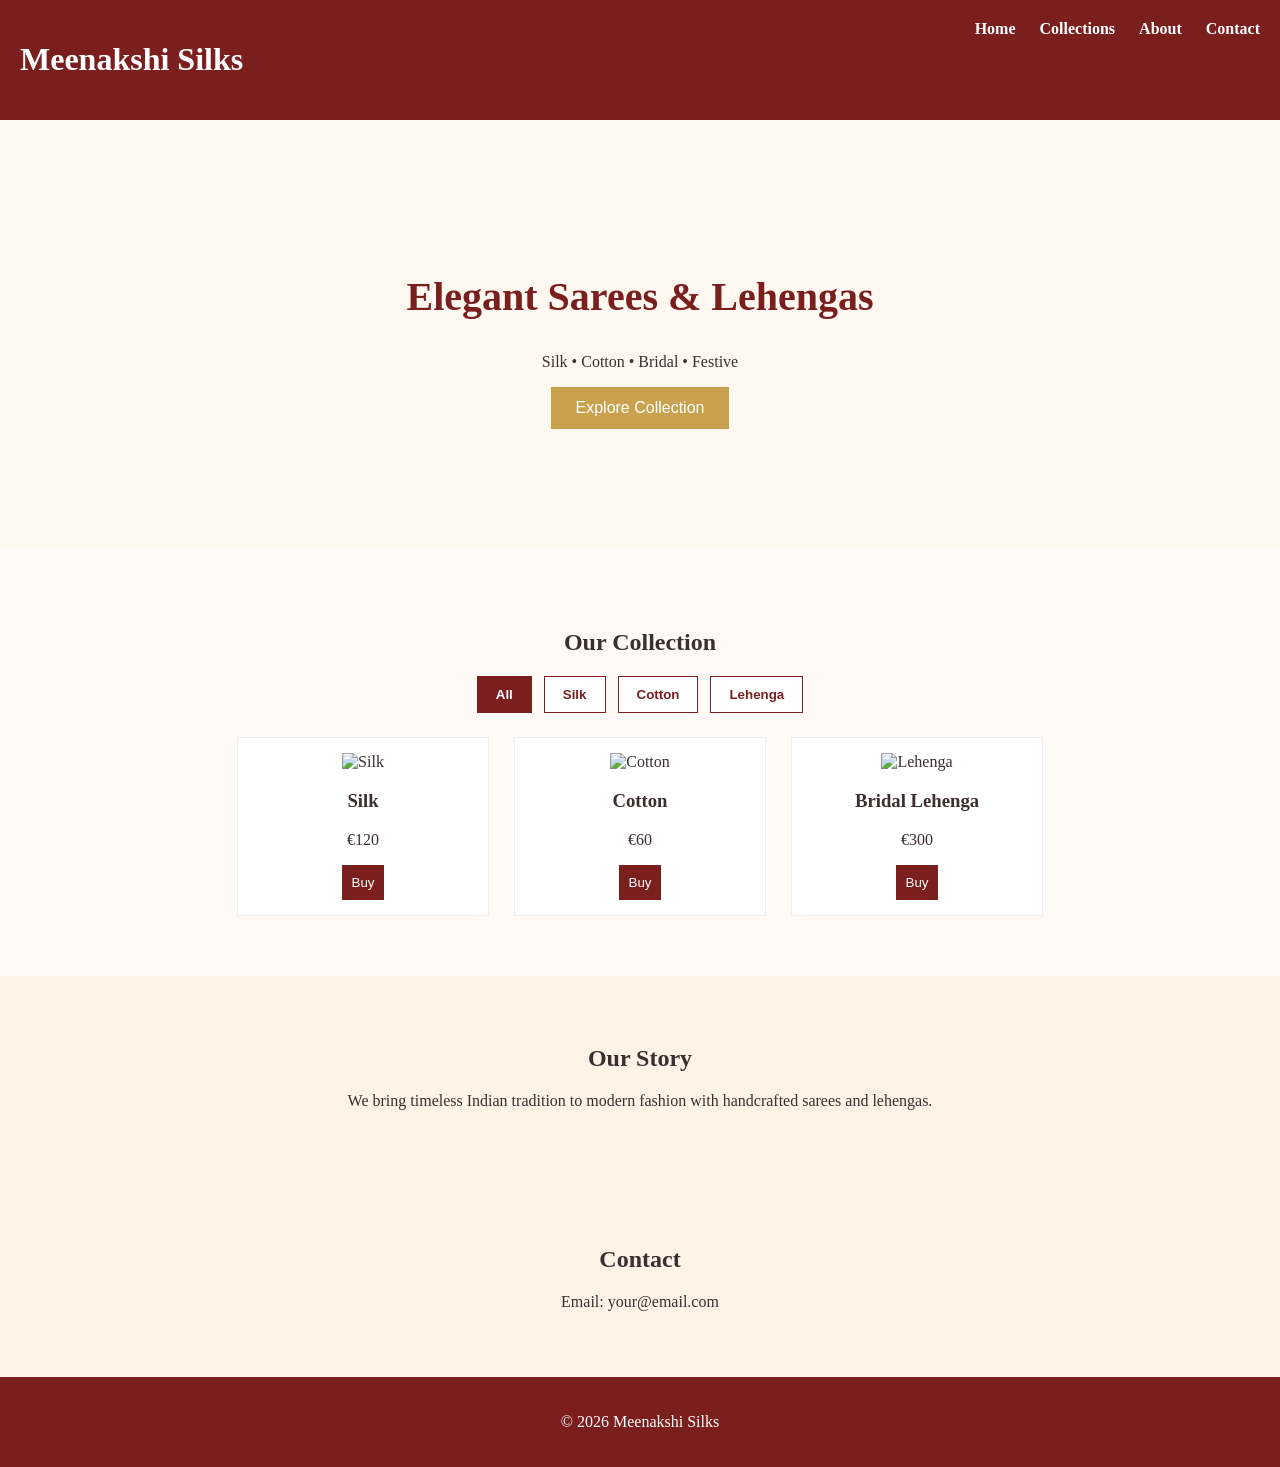
==== index.html @ b6ae9b69 "add filter" ====
<!DOCTYPE html>

<html lang="en">
<head>
  <meta charset="UTF-8">
  <title>Meenakshi Silks</title>
  <link rel="stylesheet" href="style.css">
</head>
<body>

  <!-- NAVBAR -->

  <header>
    <h1>Meenakshi Silks</h1>
    <nav>
      <a href="#">Home</a>
      <a href="#products">Collections</a>
      <a href="#about">About</a>
      <a href="#contact">Contact</a>
    </nav>
  </header>

  <!-- HERO -->

  <section class="hero">
    <h2>Elegant Sarees & Lehengas</h2>
    <p>Silk • Cotton • Bridal • Festive</p>
    <button onclick="scrollToProducts()">Explore Collection</button>
  </section>

  <!-- PRODUCTS -->

  <section id="products" class="products">
    <h2>Our Collection</h2>

<div class="filter-buttons">
  <button class="active" onclick="filterProducts('all')">All</button>
  <button onclick="filterProducts('silk')">Silk</button>
  <button onclick="filterProducts('cotton')">Cotton</button>
  <button onclick="filterProducts('lehenga')">Lehenga</button>
</div>

<div class="product-grid">
  <div class="product" data-category="silk">
    <img src="https://via.placeholder.com/250" alt="Silk">
    <h3>Silk</h3>
    <p>€120</p>
    <button onclick="buyNow('Silk')">Buy</button>
  </div>

  <div class="product" data-category="cotton">
    <img src="https://via.placeholder.com/250" alt="Cotton">
    <h3>Cotton</h3>
    <p>€60</p>
    <button onclick="buyNow('Cotton')">Buy</button>
  </div>

  <div class="product" data-category="lehenga">
    <img src="https://via.placeholder.com/250" alt="Lehenga">
    <h3>Bridal Lehenga</h3>
    <p>€300</p>
    <button onclick="buyNow('Lehenga')">Buy</button>
  </div>
</div>

  </section>

  <!-- ABOUT -->

  <section id="about" class="about">
    <h2>Our Story</h2>
    <p>We bring timeless Indian tradition to modern fashion with handcrafted sarees and lehengas.</p>
  </section>

  <!-- CONTACT -->

  <section id="contact" class="contact">
    <h2>Contact</h2>
    <p>Email: your@email.com</p>
  </section>

  <footer>
    <p>© 2026 Meenakshi Silks</p>
  </footer>

  <script src="script.js"></script>

</body>
</html>
---- style.css ----
body {
margin: 0;
font-family: 'Georgia', serif;
background: #fffaf5;
color: #3b2f2f;
}

/* NAVBAR */
header {
display: flex;
justify-content: space-between;
padding: 20px;
background: #7b1e1e;
color: #fff;
}

nav a {
color: #fff;
margin-left: 20px;
text-decoration: none;
font-weight: bold;
}

/* HERO */
.hero {
text-align: center;
padding: 120px 20px;
background: linear-gradient(rgba(255,248,240,0.8), rgba(255,248,240,0.8)),
url('https://via.placeholder.com/1200x500');
background-size: cover;
}

.hero h2 {
font-size: 40px;
color: #7b1e1e;
}

.hero button {
padding: 12px 25px;
background: #caa24d;
border: none;
color: white;
cursor: pointer;
font-size: 16px;
}

/* PRODUCTS */
.products {
padding: 60px 20px;
text-align: center;
}

.filter-buttons {
display: flex;
gap: 12px;
justify-content: center;
margin-bottom: 24px;
flex-wrap: wrap;
}

.filter-buttons button {
padding: 10px 18px;
border: 1px solid #7b1e1e;
background: white;
color: #7b1e1e;
cursor: pointer;
font-weight: bold;
}

.filter-buttons button.active {
background: #7b1e1e;
color: white;
}

.product-grid {
display: flex;
gap: 25px;
justify-content: center;
flex-wrap: wrap;
}

.product {
background: white;
border: 1px solid #eee;
padding: 15px;
width: 220px;
}

.product img {
width: 100%;
}

.product button {
background: #7b1e1e;
color: white;
border: none;
padding: 10px;
cursor: pointer;
}

/* ABOUT & CONTACT */
.about, .contact {
padding: 50px;
background: #fff3e8;
text-align: center;
}

/* FOOTER */
footer {
background: #7b1e1e;
color: white;
text-align: center;
padding: 20px;
}
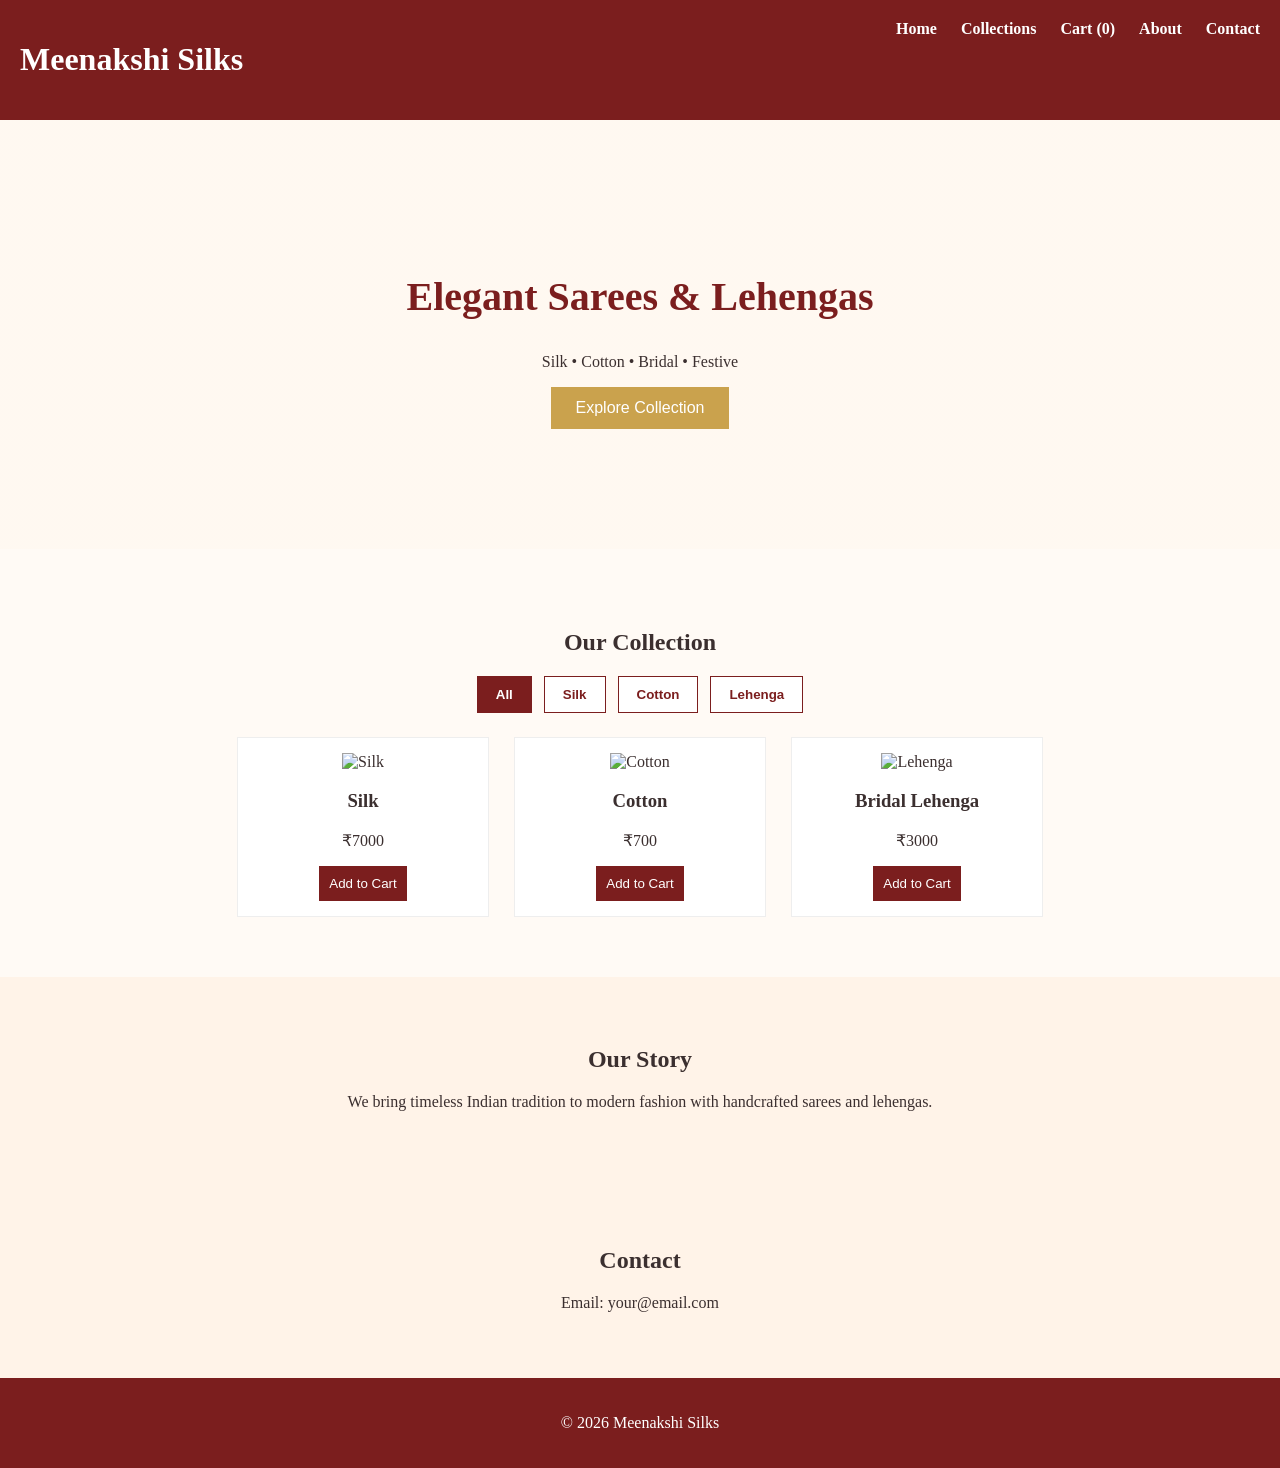
==== commit 00f06794: "add shopping cart" ====
--- a/index.html
+++ b/index.html
@@ -15,6 +15,7 @@
     <nav>
       <a href="#">Home</a>
       <a href="#products">Collections</a>
+      <a href="#cart" onclick="toggleCart(true)">Cart (<span id="cart-count">0</span>)</a>
       <a href="#about">About</a>
       <a href="#contact">Contact</a>
     </nav>
@@ -44,25 +45,36 @@
   <div class="product" data-category="silk">
     <img src="https://via.placeholder.com/250" alt="Silk">
     <h3>Silk</h3>
-    <p>€120</p>
-    <button onclick="buyNow('Silk')">Buy</button>
+    <p>₹7000</p>
+    <button onclick="addToCart('Silk', 7000)">Add to Cart</button>
   </div>
 
   <div class="product" data-category="cotton">
     <img src="https://via.placeholder.com/250" alt="Cotton">
     <h3>Cotton</h3>
-    <p>€60</p>
-    <button onclick="buyNow('Cotton')">Buy</button>
+    <p>₹700</p>
+    <button onclick="addToCart('Cotton', 700)">Add to Cart</button>
   </div>
 
   <div class="product" data-category="lehenga">
     <img src="https://via.placeholder.com/250" alt="Lehenga">
     <h3>Bridal Lehenga</h3>
-    <p>€300</p>
-    <button onclick="buyNow('Lehenga')">Buy</button>
+    <p>₹3000</p>
+    <button onclick="addToCart('Lehenga', 3000)">Add to Cart</button>
   </div>
 </div>
 
+  </section>
+
+  <section id="cart" class="cart hidden">
+    <h2>Shopping Cart</h2>
+    <div id="cart-empty">Your cart is empty.</div>
+    <ul id="cart-items"></ul>
+    <p class="cart-total">Total: ₹<span id="cart-total">0</span></p>
+    <div class="cart-actions">
+      <button onclick="clearCart()">Clear Cart</button>
+      <button onclick="checkout()">Checkout</button>
+    </div>
   </section>
 
   <!-- ABOUT -->
--- a/style.css
+++ b/style.css
@@ -98,6 +98,63 @@
 cursor: pointer;
 }
 
+/* CART */
+.cart {
+padding: 50px 20px;
+background: #fff8ef;
+text-align: center;
+}
+
+.cart.hidden {
+display: none;
+}
+
+#cart-items {
+list-style: none;
+padding: 0;
+max-width: 520px;
+margin: 20px auto;
+}
+
+#cart-items li {
+display: flex;
+justify-content: space-between;
+align-items: center;
+gap: 10px;
+background: white;
+border: 1px solid #eee;
+padding: 12px 14px;
+margin-bottom: 10px;
+}
+
+.cart-total {
+font-size: 20px;
+font-weight: bold;
+color: #7b1e1e;
+}
+
+.cart-actions {
+display: flex;
+gap: 12px;
+justify-content: center;
+flex-wrap: wrap;
+}
+
+.cart-actions button,
+.qty-controls button {
+background: #7b1e1e;
+color: white;
+border: none;
+padding: 9px 14px;
+cursor: pointer;
+}
+
+.qty-controls {
+display: flex;
+align-items: center;
+gap: 8px;
+}
+
 /* ABOUT & CONTACT */
 .about, .contact {
 padding: 50px;
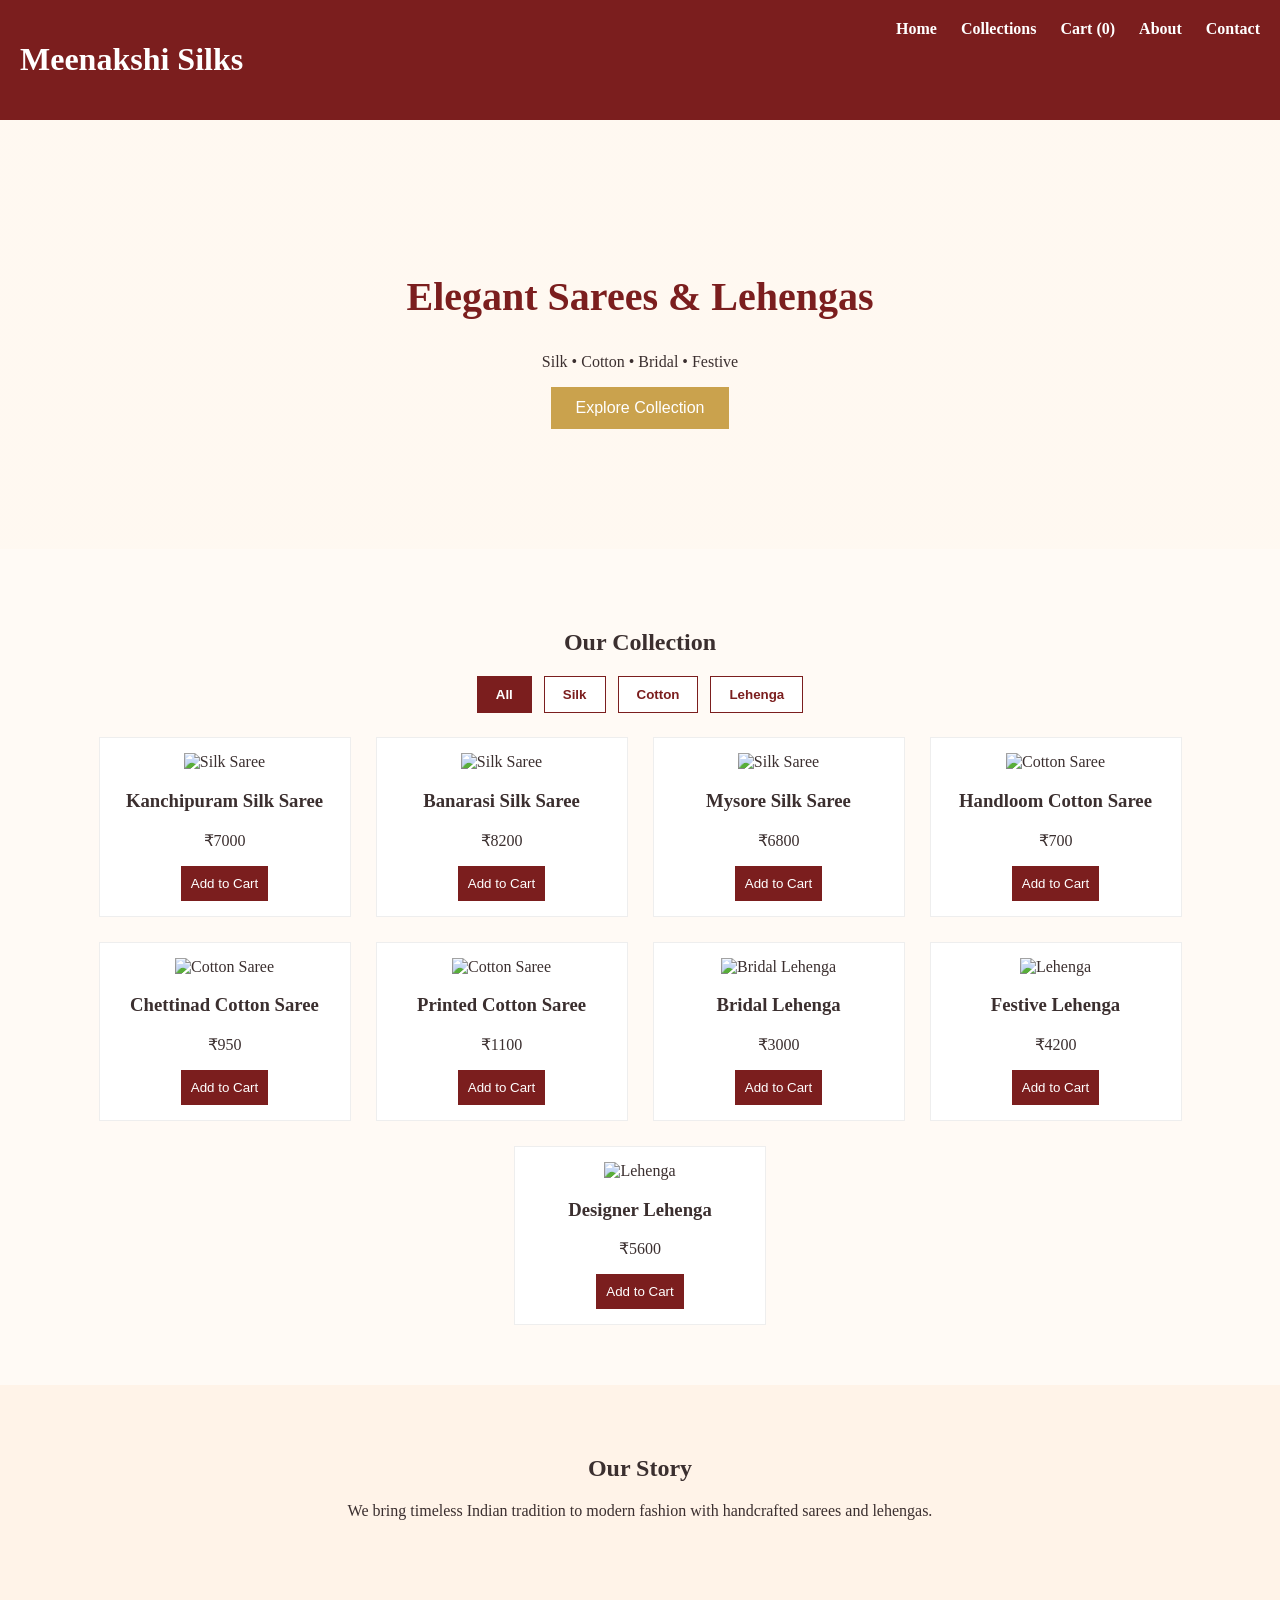
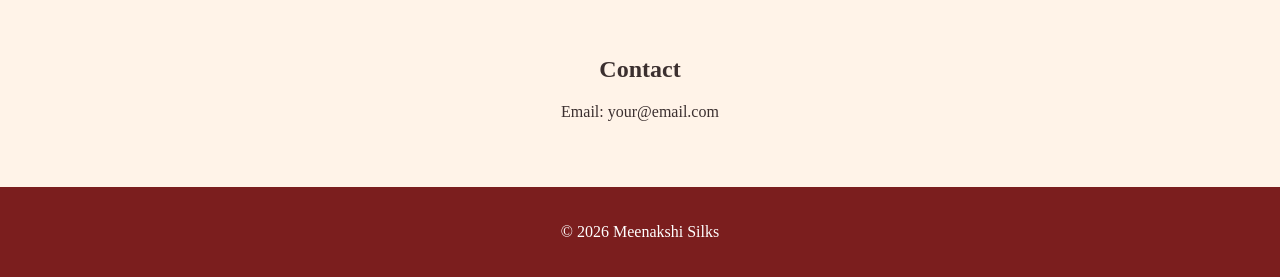
==== commit a109968f: "add options in each category" ====
--- a/index.html
+++ b/index.html
@@ -43,24 +43,66 @@
 
 <div class="product-grid">
   <div class="product" data-category="silk">
-    <img src="https://via.placeholder.com/250" alt="Silk">
-    <h3>Silk</h3>
+    <img src="images/silk-saree.svg" alt="Silk Saree">
+    <h3>Kanchipuram Silk Saree</h3>
     <p>₹7000</p>
-    <button onclick="addToCart('Silk', 7000)">Add to Cart</button>
+    <button onclick="addToCart('Kanchipuram Silk Saree', 7000)">Add to Cart</button>
+  </div>
+
+  <div class="product" data-category="silk">
+    <img src="images/silk-saree.svg" alt="Silk Saree">
+    <h3>Banarasi Silk Saree</h3>
+    <p>₹8200</p>
+    <button onclick="addToCart('Banarasi Silk Saree', 8200)">Add to Cart</button>
+  </div>
+
+  <div class="product" data-category="silk">
+    <img src="images/silk-saree.svg" alt="Silk Saree">
+    <h3>Mysore Silk Saree</h3>
+    <p>₹6800</p>
+    <button onclick="addToCart('Mysore Silk Saree', 6800)">Add to Cart</button>
   </div>
 
   <div class="product" data-category="cotton">
-    <img src="https://via.placeholder.com/250" alt="Cotton">
-    <h3>Cotton</h3>
+    <img src="images/cotton-saree.svg" alt="Cotton Saree">
+    <h3>Handloom Cotton Saree</h3>
     <p>₹700</p>
-    <button onclick="addToCart('Cotton', 700)">Add to Cart</button>
+    <button onclick="addToCart('Handloom Cotton Saree', 700)">Add to Cart</button>
+  </div>
+
+  <div class="product" data-category="cotton">
+    <img src="images/cotton-saree.svg" alt="Cotton Saree">
+    <h3>Chettinad Cotton Saree</h3>
+    <p>₹950</p>
+    <button onclick="addToCart('Chettinad Cotton Saree', 950)">Add to Cart</button>
+  </div>
+
+  <div class="product" data-category="cotton">
+    <img src="images/cotton-saree.svg" alt="Cotton Saree">
+    <h3>Printed Cotton Saree</h3>
+    <p>₹1100</p>
+    <button onclick="addToCart('Printed Cotton Saree', 1100)">Add to Cart</button>
   </div>
 
   <div class="product" data-category="lehenga">
-    <img src="https://via.placeholder.com/250" alt="Lehenga">
+    <img src="images/lehenga.svg" alt="Bridal Lehenga">
     <h3>Bridal Lehenga</h3>
     <p>₹3000</p>
-    <button onclick="addToCart('Lehenga', 3000)">Add to Cart</button>
+    <button onclick="addToCart('Bridal Lehenga', 3000)">Add to Cart</button>
+  </div>
+
+  <div class="product" data-category="lehenga">
+    <img src="images/lehenga.svg" alt="Lehenga">
+    <h3>Festive Lehenga</h3>
+    <p>₹4200</p>
+    <button onclick="addToCart('Festive Lehenga', 4200)">Add to Cart</button>
+  </div>
+
+  <div class="product" data-category="lehenga">
+    <img src="images/lehenga.svg" alt="Lehenga">
+    <h3>Designer Lehenga</h3>
+    <p>₹5600</p>
+    <button onclick="addToCart('Designer Lehenga', 5600)">Add to Cart</button>
   </div>
 </div>
 
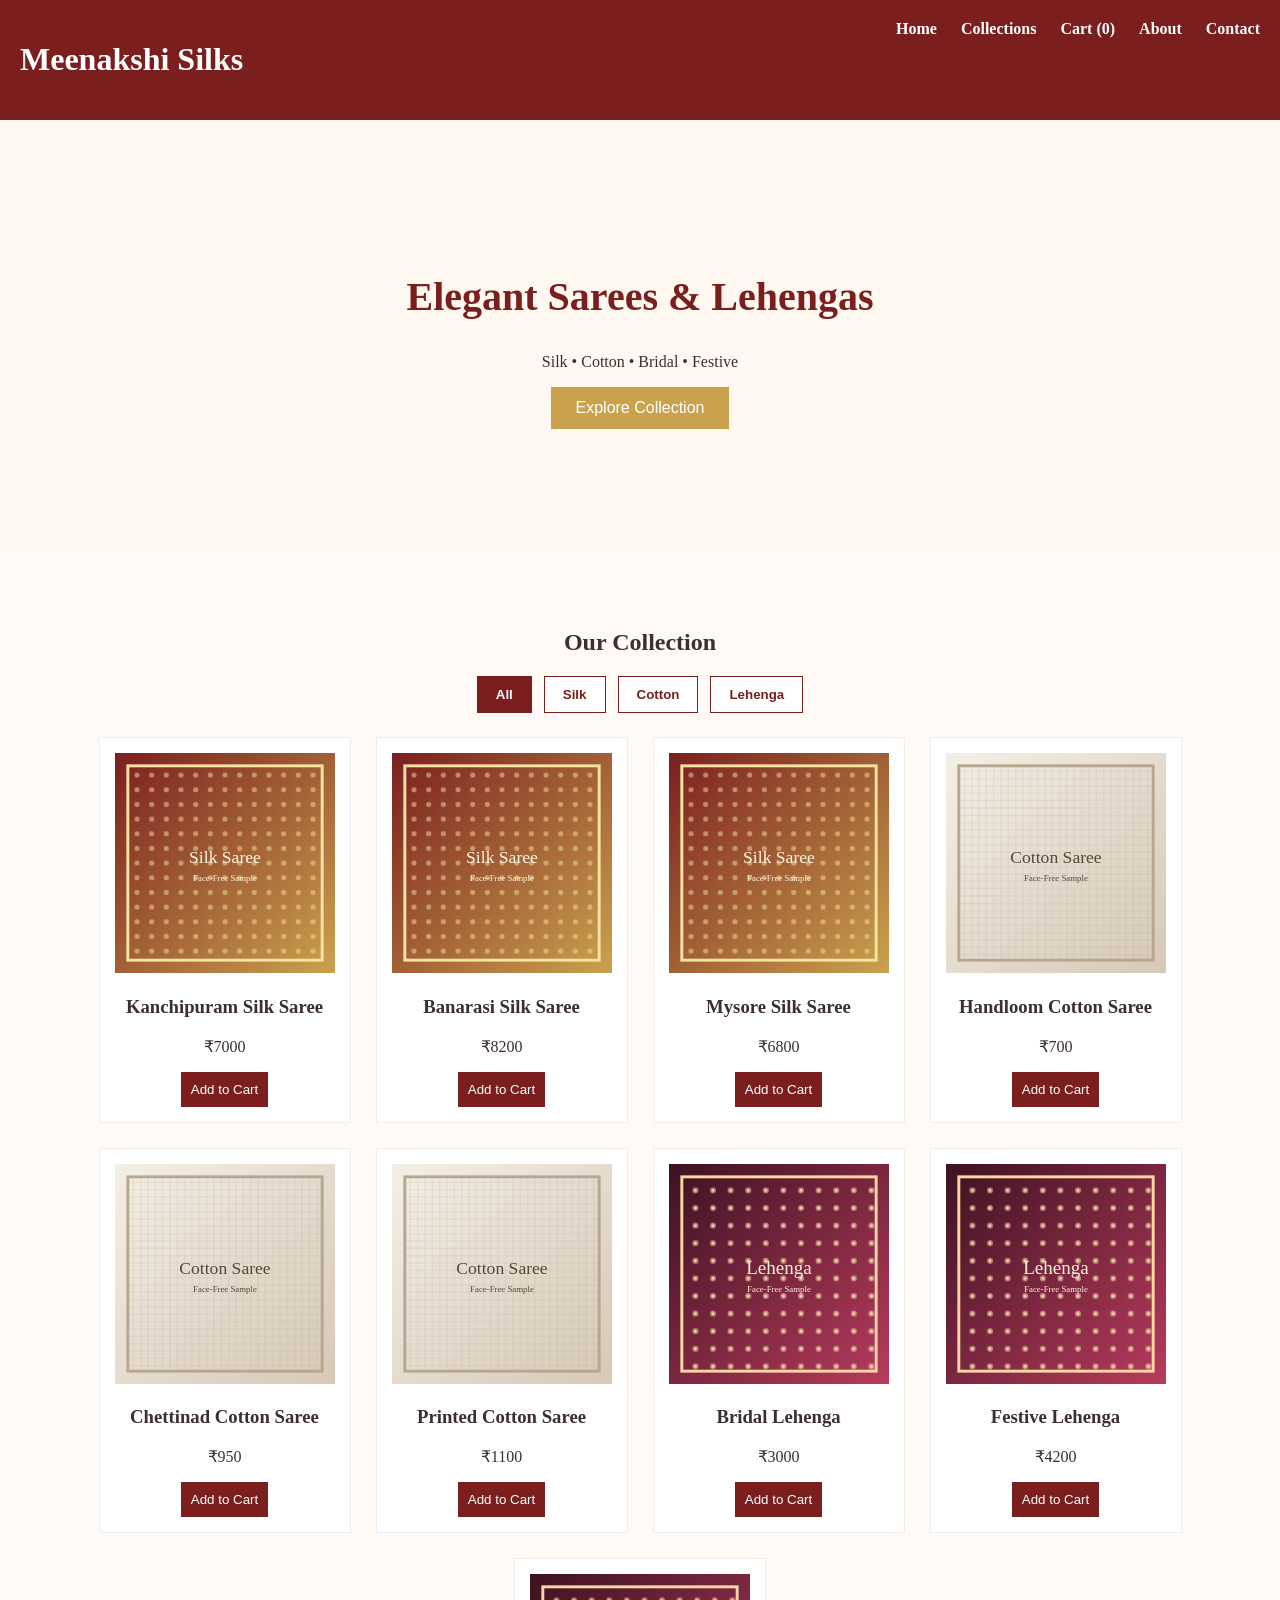
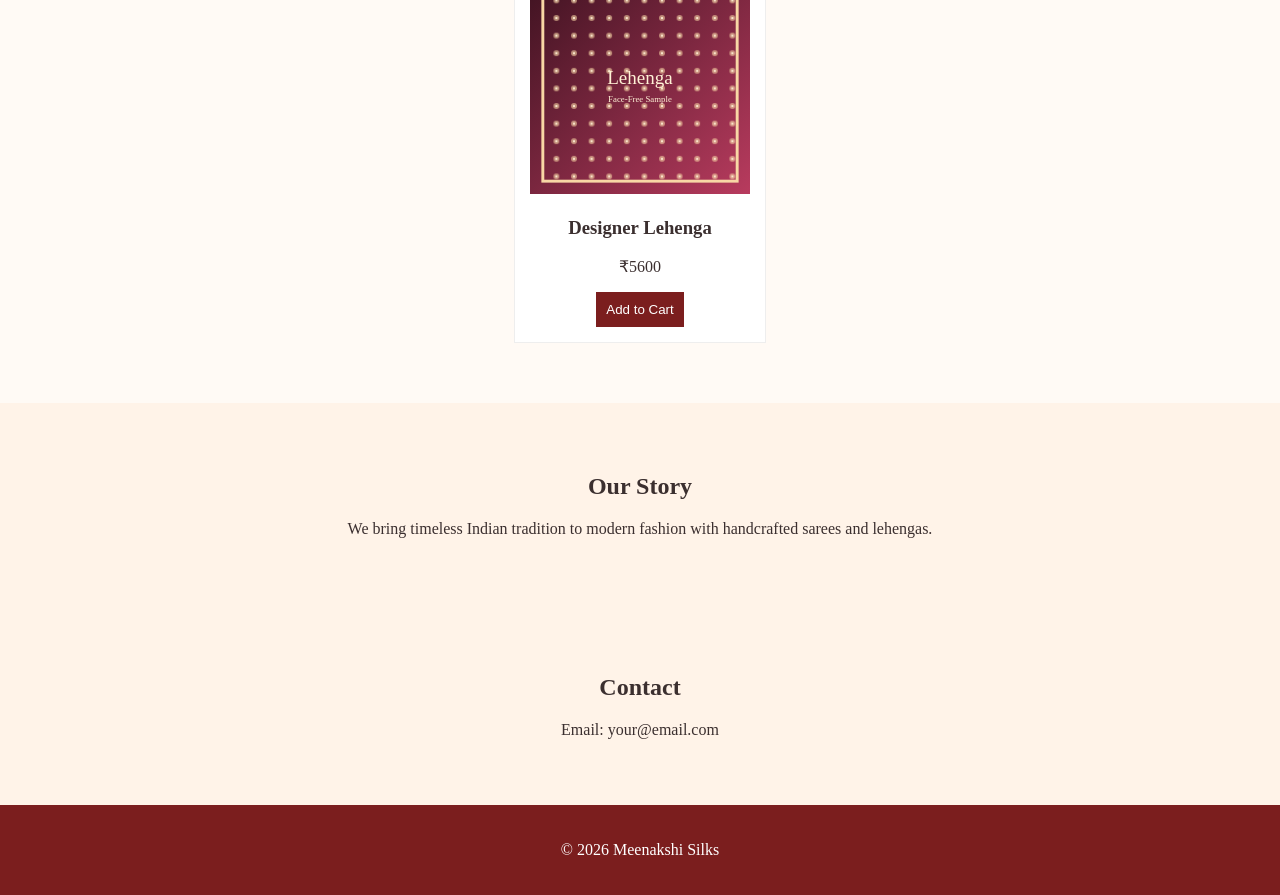
==== commit ea1453c2: "add new page for shopping cart" ====
--- a/index.html
+++ b/index.html
@@ -13,9 +13,9 @@
   <header>
     <h1>Meenakshi Silks</h1>
     <nav>
-      <a href="#">Home</a>
+      <a href="index.html">Home</a>
       <a href="#products">Collections</a>
-      <a href="#cart" onclick="toggleCart(true)">Cart (<span id="cart-count">0</span>)</a>
+      <a href="cart.html">Cart (<span id="cart-count">0</span>)</a>
       <a href="#about">About</a>
       <a href="#contact">Contact</a>
     </nav>
@@ -108,17 +108,6 @@
 
   </section>
 
-  <section id="cart" class="cart hidden">
-    <h2>Shopping Cart</h2>
-    <div id="cart-empty">Your cart is empty.</div>
-    <ul id="cart-items"></ul>
-    <p class="cart-total">Total: ₹<span id="cart-total">0</span></p>
-    <div class="cart-actions">
-      <button onclick="clearCart()">Clear Cart</button>
-      <button onclick="checkout()">Checkout</button>
-    </div>
-  </section>
-
   <!-- ABOUT -->
 
   <section id="about" class="about">
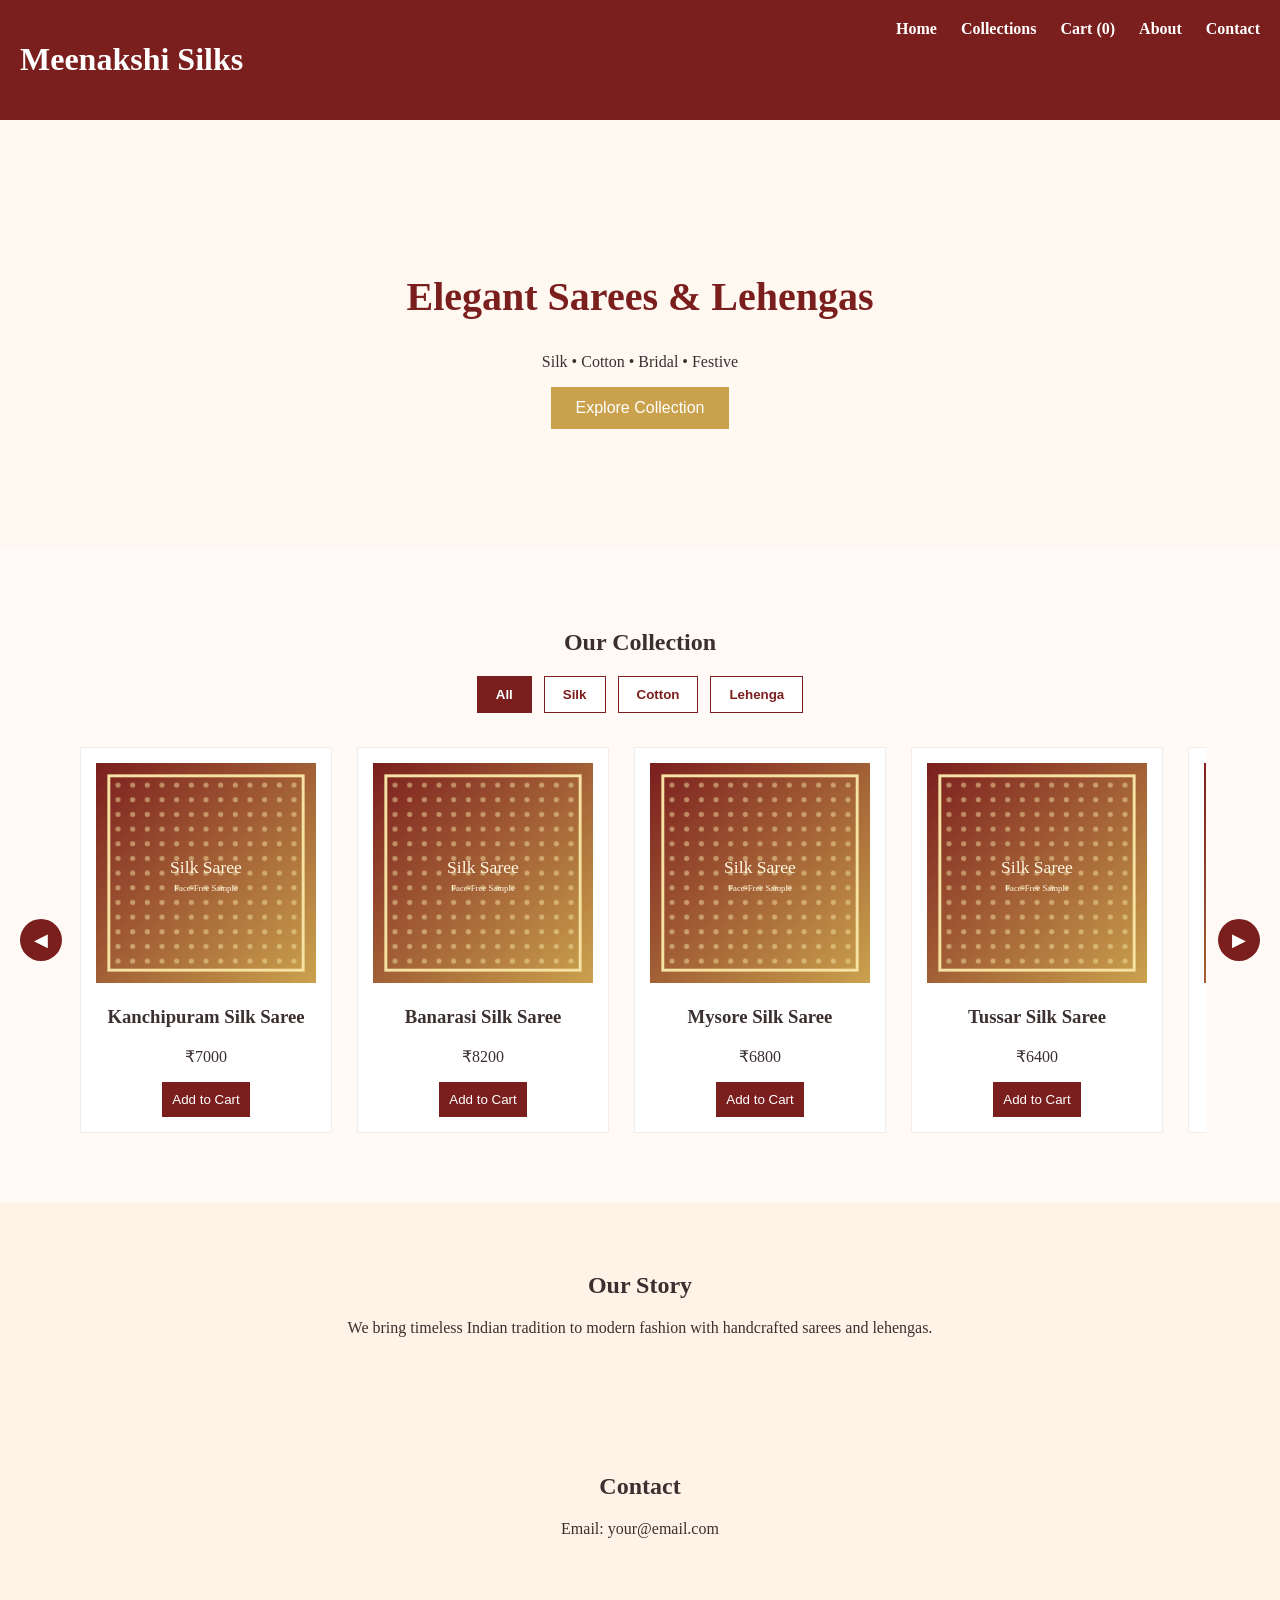
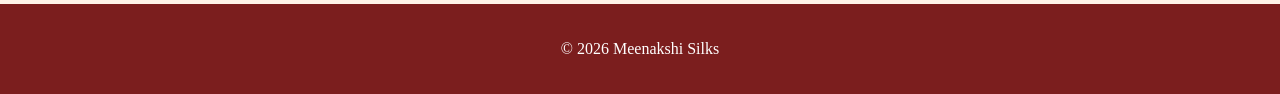
==== commit 843ca128: "add more options" ====
--- a/index.html
+++ b/index.html
@@ -41,69 +41,193 @@
   <button onclick="filterProducts('lehenga')">Lehenga</button>
 </div>
 
-<div class="product-grid">
-  <div class="product" data-category="silk">
-    <img src="images/silk-saree.svg" alt="Silk Saree">
-    <h3>Kanchipuram Silk Saree</h3>
-    <p>₹7000</p>
-    <button onclick="addToCart('Kanchipuram Silk Saree', 7000)">Add to Cart</button>
+<div class="product-carousel">
+  <button class="scroll-btn" onclick="scrollProducts('left')" aria-label="Scroll products left">◀</button>
+  <div class="product-grid" id="product-grid">
+    <div class="product" data-category="silk">
+      <img src="images/silk-saree.svg" alt="Silk Saree">
+      <h3>Kanchipuram Silk Saree</h3>
+      <p>₹7000</p>
+      <button onclick="addToCart('Kanchipuram Silk Saree', 7000)">Add to Cart</button>
+    </div>
+    <div class="product" data-category="silk">
+      <img src="images/silk-saree.svg" alt="Silk Saree">
+      <h3>Banarasi Silk Saree</h3>
+      <p>₹8200</p>
+      <button onclick="addToCart('Banarasi Silk Saree', 8200)">Add to Cart</button>
+    </div>
+    <div class="product" data-category="silk">
+      <img src="images/silk-saree.svg" alt="Silk Saree">
+      <h3>Mysore Silk Saree</h3>
+      <p>₹6800</p>
+      <button onclick="addToCart('Mysore Silk Saree', 6800)">Add to Cart</button>
+    </div>
+    <div class="product" data-category="silk">
+      <img src="images/silk-saree.svg" alt="Silk Saree">
+      <h3>Tussar Silk Saree</h3>
+      <p>₹6400</p>
+      <button onclick="addToCart('Tussar Silk Saree', 6400)">Add to Cart</button>
+    </div>
+    <div class="product" data-category="silk">
+      <img src="images/silk-saree.svg" alt="Silk Saree">
+      <h3>Paithani Silk Saree</h3>
+      <p>₹9800</p>
+      <button onclick="addToCart('Paithani Silk Saree', 9800)">Add to Cart</button>
+    </div>
+    <div class="product" data-category="silk">
+      <img src="images/silk-saree.svg" alt="Silk Saree">
+      <h3>Chanderi Silk Saree</h3>
+      <p>₹5600</p>
+      <button onclick="addToCart('Chanderi Silk Saree', 5600)">Add to Cart</button>
+    </div>
+    <div class="product" data-category="silk">
+      <img src="images/silk-saree.svg" alt="Silk Saree">
+      <h3>Organza Silk Saree</h3>
+      <p>₹7200</p>
+      <button onclick="addToCart('Organza Silk Saree', 7200)">Add to Cart</button>
+    </div>
+    <div class="product" data-category="silk">
+      <img src="images/silk-saree.svg" alt="Silk Saree">
+      <h3>Soft Silk Saree</h3>
+      <p>₹4900</p>
+      <button onclick="addToCart('Soft Silk Saree', 4900)">Add to Cart</button>
+    </div>
+    <div class="product" data-category="silk">
+      <img src="images/silk-saree.svg" alt="Silk Saree">
+      <h3>Gadwal Silk Saree</h3>
+      <p>₹7600</p>
+      <button onclick="addToCart('Gadwal Silk Saree', 7600)">Add to Cart</button>
+    </div>
+    <div class="product" data-category="silk">
+      <img src="images/silk-saree.svg" alt="Silk Saree">
+      <h3>Temple Border Silk Saree</h3>
+      <p>₹8500</p>
+      <button onclick="addToCart('Temple Border Silk Saree', 8500)">Add to Cart</button>
+    </div>
+
+    <div class="product" data-category="cotton">
+      <img src="images/cotton-saree.svg" alt="Cotton Saree">
+      <h3>Handloom Cotton Saree</h3>
+      <p>₹700</p>
+      <button onclick="addToCart('Handloom Cotton Saree', 700)">Add to Cart</button>
+    </div>
+    <div class="product" data-category="cotton">
+      <img src="images/cotton-saree.svg" alt="Cotton Saree">
+      <h3>Chettinad Cotton Saree</h3>
+      <p>₹950</p>
+      <button onclick="addToCart('Chettinad Cotton Saree', 950)">Add to Cart</button>
+    </div>
+    <div class="product" data-category="cotton">
+      <img src="images/cotton-saree.svg" alt="Cotton Saree">
+      <h3>Printed Cotton Saree</h3>
+      <p>₹1100</p>
+      <button onclick="addToCart('Printed Cotton Saree', 1100)">Add to Cart</button>
+    </div>
+    <div class="product" data-category="cotton">
+      <img src="images/cotton-saree.svg" alt="Cotton Saree">
+      <h3>Ikat Cotton Saree</h3>
+      <p>₹1300</p>
+      <button onclick="addToCart('Ikat Cotton Saree', 1300)">Add to Cart</button>
+    </div>
+    <div class="product" data-category="cotton">
+      <img src="images/cotton-saree.svg" alt="Cotton Saree">
+      <h3>Kalamkari Cotton Saree</h3>
+      <p>₹1500</p>
+      <button onclick="addToCart('Kalamkari Cotton Saree', 1500)">Add to Cart</button>
+    </div>
+    <div class="product" data-category="cotton">
+      <img src="images/cotton-saree.svg" alt="Cotton Saree">
+      <h3>South Cotton Saree</h3>
+      <p>₹900</p>
+      <button onclick="addToCart('South Cotton Saree', 900)">Add to Cart</button>
+    </div>
+    <div class="product" data-category="cotton">
+      <img src="images/cotton-saree.svg" alt="Cotton Saree">
+      <h3>Linen Cotton Saree</h3>
+      <p>₹1700</p>
+      <button onclick="addToCart('Linen Cotton Saree', 1700)">Add to Cart</button>
+    </div>
+    <div class="product" data-category="cotton">
+      <img src="images/cotton-saree.svg" alt="Cotton Saree">
+      <h3>Bengal Cotton Saree</h3>
+      <p>₹1200</p>
+      <button onclick="addToCart('Bengal Cotton Saree', 1200)">Add to Cart</button>
+    </div>
+    <div class="product" data-category="cotton">
+      <img src="images/cotton-saree.svg" alt="Cotton Saree">
+      <h3>Daily Wear Cotton Saree</h3>
+      <p>₹650</p>
+      <button onclick="addToCart('Daily Wear Cotton Saree', 650)">Add to Cart</button>
+    </div>
+    <div class="product" data-category="cotton">
+      <img src="images/cotton-saree.svg" alt="Cotton Saree">
+      <h3>Festive Cotton Saree</h3>
+      <p>₹1800</p>
+      <button onclick="addToCart('Festive Cotton Saree', 1800)">Add to Cart</button>
+    </div>
+
+    <div class="product" data-category="lehenga">
+      <img src="images/lehenga.svg" alt="Bridal Lehenga">
+      <h3>Bridal Lehenga</h3>
+      <p>₹3000</p>
+      <button onclick="addToCart('Bridal Lehenga', 3000)">Add to Cart</button>
+    </div>
+    <div class="product" data-category="lehenga">
+      <img src="images/lehenga.svg" alt="Lehenga">
+      <h3>Festive Lehenga</h3>
+      <p>₹4200</p>
+      <button onclick="addToCart('Festive Lehenga', 4200)">Add to Cart</button>
+    </div>
+    <div class="product" data-category="lehenga">
+      <img src="images/lehenga.svg" alt="Lehenga">
+      <h3>Designer Lehenga</h3>
+      <p>₹5600</p>
+      <button onclick="addToCart('Designer Lehenga', 5600)">Add to Cart</button>
+    </div>
+    <div class="product" data-category="lehenga">
+      <img src="images/lehenga.svg" alt="Lehenga">
+      <h3>Embroidered Lehenga</h3>
+      <p>₹6400</p>
+      <button onclick="addToCart('Embroidered Lehenga', 6400)">Add to Cart</button>
+    </div>
+    <div class="product" data-category="lehenga">
+      <img src="images/lehenga.svg" alt="Lehenga">
+      <h3>Mirror Work Lehenga</h3>
+      <p>₹7200</p>
+      <button onclick="addToCart('Mirror Work Lehenga', 7200)">Add to Cart</button>
+    </div>
+    <div class="product" data-category="lehenga">
+      <img src="images/lehenga.svg" alt="Lehenga">
+      <h3>Velvet Lehenga</h3>
+      <p>₹8500</p>
+      <button onclick="addToCart('Velvet Lehenga', 8500)">Add to Cart</button>
+    </div>
+    <div class="product" data-category="lehenga">
+      <img src="images/lehenga.svg" alt="Lehenga">
+      <h3>Party Wear Lehenga</h3>
+      <p>₹3900</p>
+      <button onclick="addToCart('Party Wear Lehenga', 3900)">Add to Cart</button>
+    </div>
+    <div class="product" data-category="lehenga">
+      <img src="images/lehenga.svg" alt="Lehenga">
+      <h3>Pastel Wedding Lehenga</h3>
+      <p>₹7800</p>
+      <button onclick="addToCart('Pastel Wedding Lehenga', 7800)">Add to Cart</button>
+    </div>
+    <div class="product" data-category="lehenga">
+      <img src="images/lehenga.svg" alt="Lehenga">
+      <h3>Zari Work Lehenga</h3>
+      <p>₹6900</p>
+      <button onclick="addToCart('Zari Work Lehenga', 6900)">Add to Cart</button>
+    </div>
+    <div class="product" data-category="lehenga">
+      <img src="images/lehenga.svg" alt="Lehenga">
+      <h3>Reception Lehenga</h3>
+      <p>₹9100</p>
+      <button onclick="addToCart('Reception Lehenga', 9100)">Add to Cart</button>
+    </div>
   </div>
-
-  <div class="product" data-category="silk">
-    <img src="images/silk-saree.svg" alt="Silk Saree">
-    <h3>Banarasi Silk Saree</h3>
-    <p>₹8200</p>
-    <button onclick="addToCart('Banarasi Silk Saree', 8200)">Add to Cart</button>
-  </div>
-
-  <div class="product" data-category="silk">
-    <img src="images/silk-saree.svg" alt="Silk Saree">
-    <h3>Mysore Silk Saree</h3>
-    <p>₹6800</p>
-    <button onclick="addToCart('Mysore Silk Saree', 6800)">Add to Cart</button>
-  </div>
-
-  <div class="product" data-category="cotton">
-    <img src="images/cotton-saree.svg" alt="Cotton Saree">
-    <h3>Handloom Cotton Saree</h3>
-    <p>₹700</p>
-    <button onclick="addToCart('Handloom Cotton Saree', 700)">Add to Cart</button>
-  </div>
-
-  <div class="product" data-category="cotton">
-    <img src="images/cotton-saree.svg" alt="Cotton Saree">
-    <h3>Chettinad Cotton Saree</h3>
-    <p>₹950</p>
-    <button onclick="addToCart('Chettinad Cotton Saree', 950)">Add to Cart</button>
-  </div>
-
-  <div class="product" data-category="cotton">
-    <img src="images/cotton-saree.svg" alt="Cotton Saree">
-    <h3>Printed Cotton Saree</h3>
-    <p>₹1100</p>
-    <button onclick="addToCart('Printed Cotton Saree', 1100)">Add to Cart</button>
-  </div>
-
-  <div class="product" data-category="lehenga">
-    <img src="images/lehenga.svg" alt="Bridal Lehenga">
-    <h3>Bridal Lehenga</h3>
-    <p>₹3000</p>
-    <button onclick="addToCart('Bridal Lehenga', 3000)">Add to Cart</button>
-  </div>
-
-  <div class="product" data-category="lehenga">
-    <img src="images/lehenga.svg" alt="Lehenga">
-    <h3>Festive Lehenga</h3>
-    <p>₹4200</p>
-    <button onclick="addToCart('Festive Lehenga', 4200)">Add to Cart</button>
-  </div>
-
-  <div class="product" data-category="lehenga">
-    <img src="images/lehenga.svg" alt="Lehenga">
-    <h3>Designer Lehenga</h3>
-    <p>₹5600</p>
-    <button onclick="addToCart('Designer Lehenga', 5600)">Add to Cart</button>
-  </div>
+  <button class="scroll-btn" onclick="scrollProducts('right')" aria-label="Scroll products right">▶</button>
 </div>
 
   </section>
--- a/style.css
+++ b/style.css
@@ -72,11 +72,32 @@
 color: white;
 }
 
+.product-carousel {
+display: flex;
+align-items: center;
+gap: 12px;
+}
+
+.scroll-btn {
+background: #7b1e1e;
+color: white;
+border: none;
+width: 42px;
+height: 42px;
+font-size: 18px;
+cursor: pointer;
+border-radius: 50%;
+flex-shrink: 0;
+}
+
 .product-grid {
 display: flex;
 gap: 25px;
-justify-content: center;
-flex-wrap: wrap;
+justify-content: flex-start;
+flex-wrap: nowrap;
+overflow-x: auto;
+scroll-behavior: smooth;
+padding: 10px 6px;
 }
 
 .product {
@@ -84,6 +105,7 @@
 border: 1px solid #eee;
 padding: 15px;
 width: 220px;
+flex: 0 0 220px;
 }
 
 .product img {
@@ -96,6 +118,18 @@
 border: none;
 padding: 10px;
 cursor: pointer;
+}
+
+@media (max-width: 768px) {
+.product-carousel {
+gap: 8px;
+}
+
+.scroll-btn {
+width: 36px;
+height: 36px;
+font-size: 16px;
+}
 }
 
 /* CART */
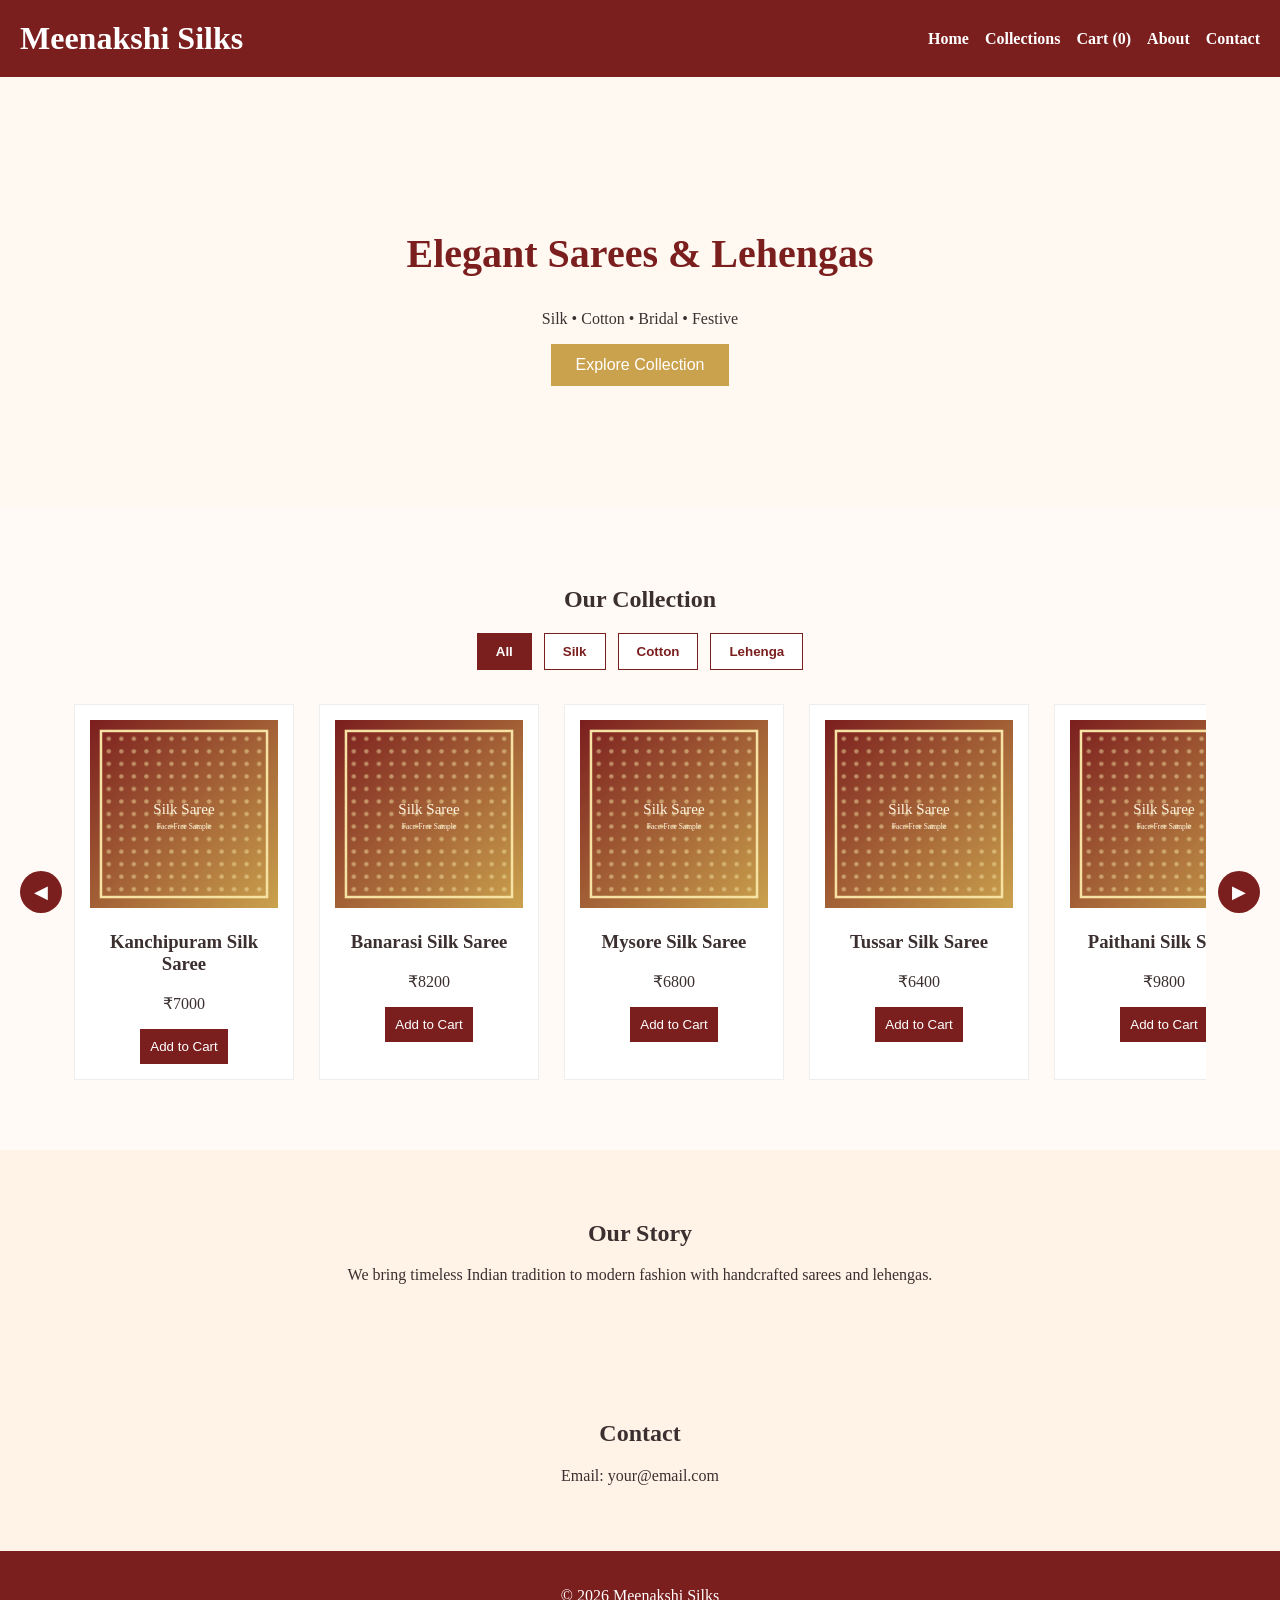
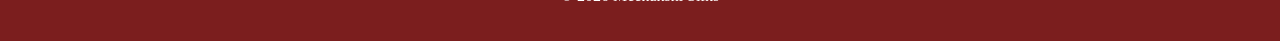
==== commit 604de8e8: "bug-fix:correct button-click on mobile-phone" ====
--- a/index.html
+++ b/index.html
@@ -3,6 +3,7 @@
 <html lang="en">
 <head>
   <meta charset="UTF-8">
+  <meta name="viewport" content="width=device-width, initial-scale=1.0">
   <title>Meenakshi Silks</title>
   <link rel="stylesheet" href="style.css">
 </head>
--- a/style.css
+++ b/style.css
@@ -5,18 +5,39 @@
 color: #3b2f2f;
 }
 
+* {
+box-sizing: border-box;
+}
+
+button,
+a {
+touch-action: manipulation;
+}
+
 /* NAVBAR */
 header {
 display: flex;
 justify-content: space-between;
+align-items: center;
+gap: 16px;
+flex-wrap: wrap;
 padding: 20px;
 background: #7b1e1e;
 color: #fff;
+}
+
+header h1 {
+margin: 0;
+}
+
+nav {
+display: flex;
+gap: 16px;
+flex-wrap: wrap;
 }
 
 nav a {
 color: #fff;
-margin-left: 20px;
 text-decoration: none;
 font-weight: bold;
 }
@@ -98,6 +119,8 @@
 overflow-x: auto;
 scroll-behavior: smooth;
 padding: 10px 6px;
+-webkit-overflow-scrolling: touch;
+scroll-snap-type: x proximity;
 }
 
 .product {
@@ -106,6 +129,7 @@
 padding: 15px;
 width: 220px;
 flex: 0 0 220px;
+scroll-snap-align: start;
 }
 
 .product img {
@@ -121,14 +145,67 @@
 }
 
 @media (max-width: 768px) {
+.hero {
+padding: 80px 16px;
+}
+
+.hero h2 {
+font-size: 30px;
+}
+
+.products,
+.about,
+.contact,
+.cart {
+padding-left: 16px;
+padding-right: 16px;
+}
+
 .product-carousel {
-gap: 8px;
+display: block;
 }
 
 .scroll-btn {
-width: 36px;
-height: 36px;
-font-size: 16px;
+display: none;
+}
+
+.product-grid {
+gap: 16px;
+padding: 10px 0 14px;
+}
+
+.product {
+width: min(78vw, 240px);
+flex-basis: min(78vw, 240px);
+}
+
+#cart-items li {
+flex-direction: column;
+align-items: flex-start;
+}
+
+.qty-controls {
+width: 100%;
+justify-content: flex-end;
+}
+}
+
+@media (max-width: 560px) {
+header {
+padding: 16px;
+}
+
+nav {
+width: 100%;
+justify-content: center;
+}
+
+.filter-buttons button,
+.product button,
+.hero button,
+.cart-actions button,
+.qty-controls button {
+min-height: 44px;
 }
 }
 
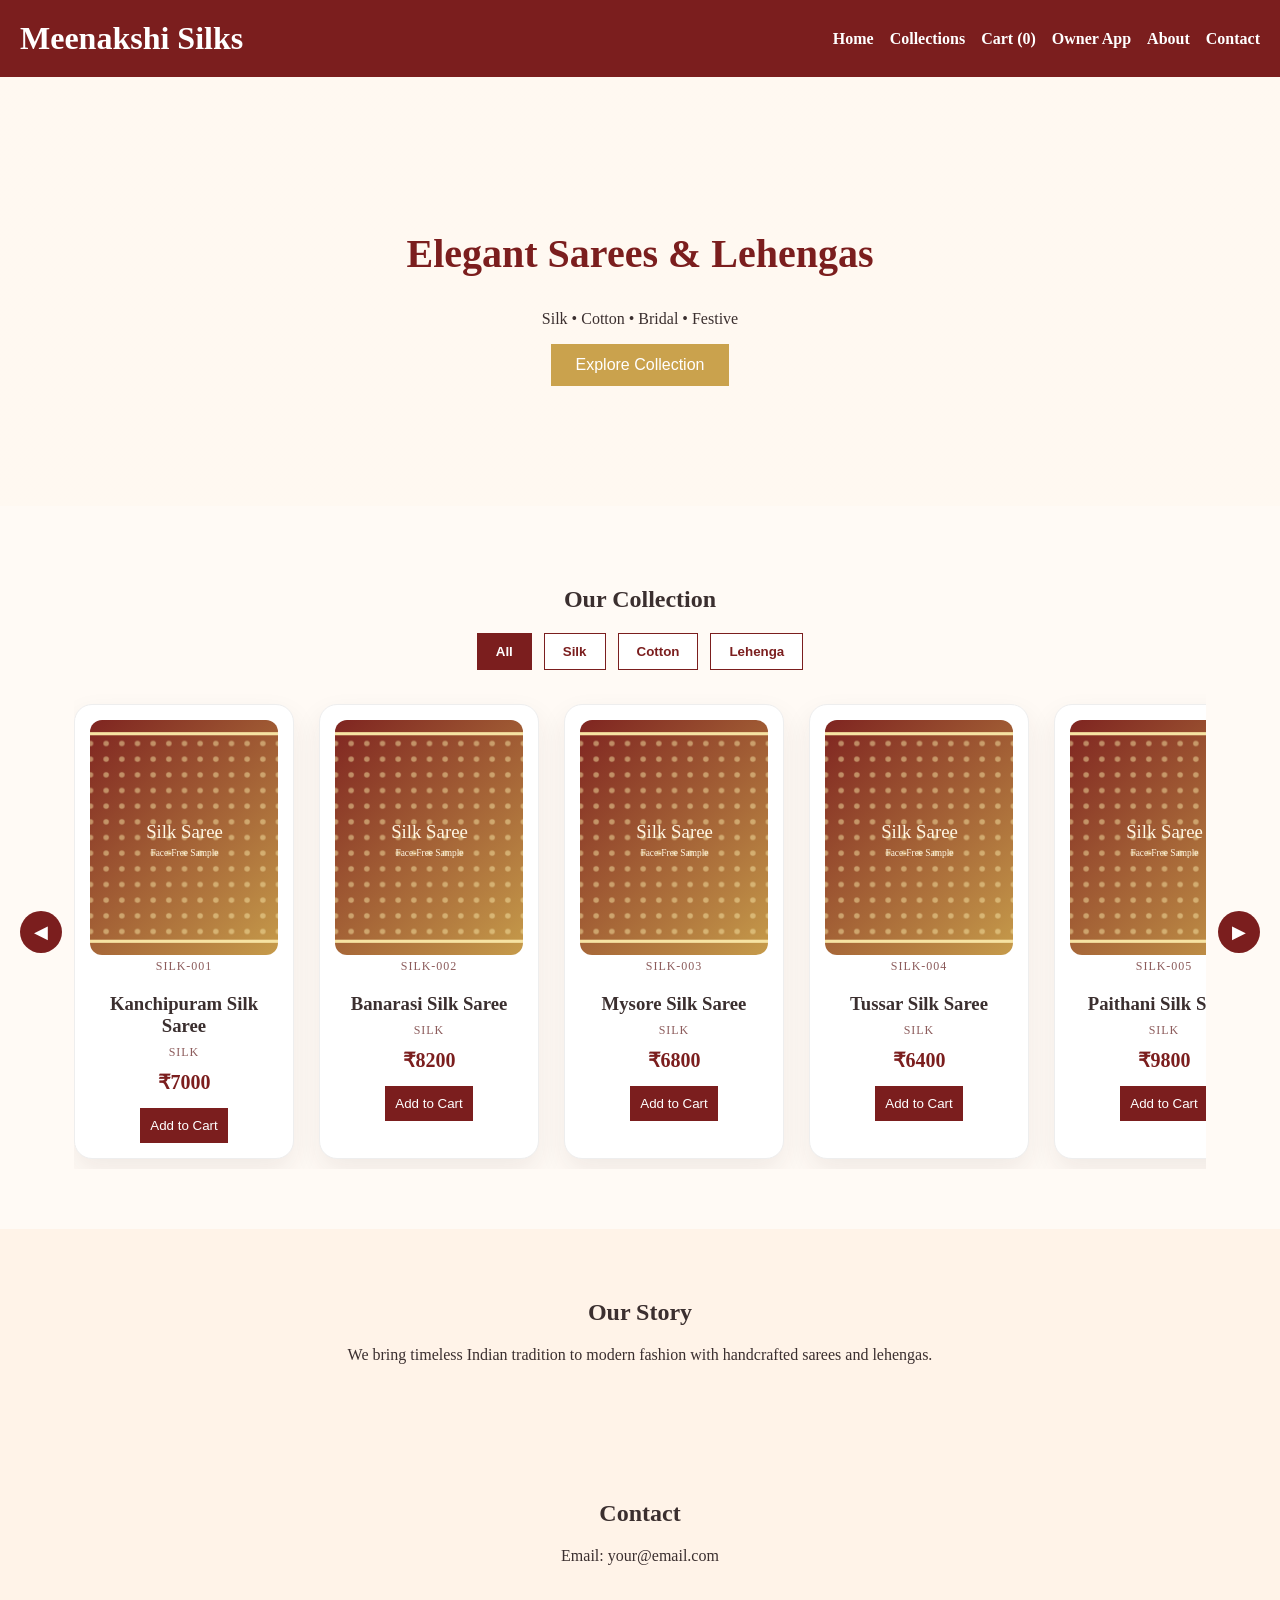
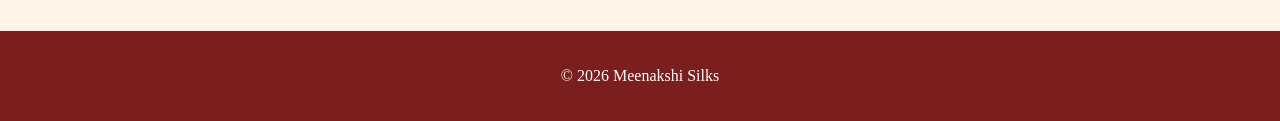
==== commit c26b8b0c: "add owner-side productapplication and connect to storefront" ====
--- a/index.html
+++ b/index.html
@@ -17,6 +17,7 @@
       <a href="index.html">Home</a>
       <a href="#products">Collections</a>
       <a href="cart.html">Cart (<span id="cart-count">0</span>)</a>
+      <a href="admin.html">Owner App</a>
       <a href="#about">About</a>
       <a href="#contact">Contact</a>
     </nav>
@@ -36,200 +37,18 @@
     <h2>Our Collection</h2>
 
 <div class="filter-buttons">
-  <button class="active" onclick="filterProducts('all')">All</button>
-  <button onclick="filterProducts('silk')">Silk</button>
-  <button onclick="filterProducts('cotton')">Cotton</button>
-  <button onclick="filterProducts('lehenga')">Lehenga</button>
+  <button class="active" type="button" data-category="all" onclick="filterProducts('all')">All</button>
+  <button type="button" data-category="silk" onclick="filterProducts('silk')">Silk</button>
+  <button type="button" data-category="cotton" onclick="filterProducts('cotton')">Cotton</button>
+  <button type="button" data-category="lehenga" onclick="filterProducts('lehenga')">Lehenga</button>
 </div>
 
 <div class="product-carousel">
-  <button class="scroll-btn" onclick="scrollProducts('left')" aria-label="Scroll products left">◀</button>
-  <div class="product-grid" id="product-grid">
-    <div class="product" data-category="silk">
-      <img src="images/silk-saree.svg" alt="Silk Saree">
-      <h3>Kanchipuram Silk Saree</h3>
-      <p>₹7000</p>
-      <button onclick="addToCart('Kanchipuram Silk Saree', 7000)">Add to Cart</button>
-    </div>
-    <div class="product" data-category="silk">
-      <img src="images/silk-saree.svg" alt="Silk Saree">
-      <h3>Banarasi Silk Saree</h3>
-      <p>₹8200</p>
-      <button onclick="addToCart('Banarasi Silk Saree', 8200)">Add to Cart</button>
-    </div>
-    <div class="product" data-category="silk">
-      <img src="images/silk-saree.svg" alt="Silk Saree">
-      <h3>Mysore Silk Saree</h3>
-      <p>₹6800</p>
-      <button onclick="addToCart('Mysore Silk Saree', 6800)">Add to Cart</button>
-    </div>
-    <div class="product" data-category="silk">
-      <img src="images/silk-saree.svg" alt="Silk Saree">
-      <h3>Tussar Silk Saree</h3>
-      <p>₹6400</p>
-      <button onclick="addToCart('Tussar Silk Saree', 6400)">Add to Cart</button>
-    </div>
-    <div class="product" data-category="silk">
-      <img src="images/silk-saree.svg" alt="Silk Saree">
-      <h3>Paithani Silk Saree</h3>
-      <p>₹9800</p>
-      <button onclick="addToCart('Paithani Silk Saree', 9800)">Add to Cart</button>
-    </div>
-    <div class="product" data-category="silk">
-      <img src="images/silk-saree.svg" alt="Silk Saree">
-      <h3>Chanderi Silk Saree</h3>
-      <p>₹5600</p>
-      <button onclick="addToCart('Chanderi Silk Saree', 5600)">Add to Cart</button>
-    </div>
-    <div class="product" data-category="silk">
-      <img src="images/silk-saree.svg" alt="Silk Saree">
-      <h3>Organza Silk Saree</h3>
-      <p>₹7200</p>
-      <button onclick="addToCart('Organza Silk Saree', 7200)">Add to Cart</button>
-    </div>
-    <div class="product" data-category="silk">
-      <img src="images/silk-saree.svg" alt="Silk Saree">
-      <h3>Soft Silk Saree</h3>
-      <p>₹4900</p>
-      <button onclick="addToCart('Soft Silk Saree', 4900)">Add to Cart</button>
-    </div>
-    <div class="product" data-category="silk">
-      <img src="images/silk-saree.svg" alt="Silk Saree">
-      <h3>Gadwal Silk Saree</h3>
-      <p>₹7600</p>
-      <button onclick="addToCart('Gadwal Silk Saree', 7600)">Add to Cart</button>
-    </div>
-    <div class="product" data-category="silk">
-      <img src="images/silk-saree.svg" alt="Silk Saree">
-      <h3>Temple Border Silk Saree</h3>
-      <p>₹8500</p>
-      <button onclick="addToCart('Temple Border Silk Saree', 8500)">Add to Cart</button>
-    </div>
-
-    <div class="product" data-category="cotton">
-      <img src="images/cotton-saree.svg" alt="Cotton Saree">
-      <h3>Handloom Cotton Saree</h3>
-      <p>₹700</p>
-      <button onclick="addToCart('Handloom Cotton Saree', 700)">Add to Cart</button>
-    </div>
-    <div class="product" data-category="cotton">
-      <img src="images/cotton-saree.svg" alt="Cotton Saree">
-      <h3>Chettinad Cotton Saree</h3>
-      <p>₹950</p>
-      <button onclick="addToCart('Chettinad Cotton Saree', 950)">Add to Cart</button>
-    </div>
-    <div class="product" data-category="cotton">
-      <img src="images/cotton-saree.svg" alt="Cotton Saree">
-      <h3>Printed Cotton Saree</h3>
-      <p>₹1100</p>
-      <button onclick="addToCart('Printed Cotton Saree', 1100)">Add to Cart</button>
-    </div>
-    <div class="product" data-category="cotton">
-      <img src="images/cotton-saree.svg" alt="Cotton Saree">
-      <h3>Ikat Cotton Saree</h3>
-      <p>₹1300</p>
-      <button onclick="addToCart('Ikat Cotton Saree', 1300)">Add to Cart</button>
-    </div>
-    <div class="product" data-category="cotton">
-      <img src="images/cotton-saree.svg" alt="Cotton Saree">
-      <h3>Kalamkari Cotton Saree</h3>
-      <p>₹1500</p>
-      <button onclick="addToCart('Kalamkari Cotton Saree', 1500)">Add to Cart</button>
-    </div>
-    <div class="product" data-category="cotton">
-      <img src="images/cotton-saree.svg" alt="Cotton Saree">
-      <h3>South Cotton Saree</h3>
-      <p>₹900</p>
-      <button onclick="addToCart('South Cotton Saree', 900)">Add to Cart</button>
-    </div>
-    <div class="product" data-category="cotton">
-      <img src="images/cotton-saree.svg" alt="Cotton Saree">
-      <h3>Linen Cotton Saree</h3>
-      <p>₹1700</p>
-      <button onclick="addToCart('Linen Cotton Saree', 1700)">Add to Cart</button>
-    </div>
-    <div class="product" data-category="cotton">
-      <img src="images/cotton-saree.svg" alt="Cotton Saree">
-      <h3>Bengal Cotton Saree</h3>
-      <p>₹1200</p>
-      <button onclick="addToCart('Bengal Cotton Saree', 1200)">Add to Cart</button>
-    </div>
-    <div class="product" data-category="cotton">
-      <img src="images/cotton-saree.svg" alt="Cotton Saree">
-      <h3>Daily Wear Cotton Saree</h3>
-      <p>₹650</p>
-      <button onclick="addToCart('Daily Wear Cotton Saree', 650)">Add to Cart</button>
-    </div>
-    <div class="product" data-category="cotton">
-      <img src="images/cotton-saree.svg" alt="Cotton Saree">
-      <h3>Festive Cotton Saree</h3>
-      <p>₹1800</p>
-      <button onclick="addToCart('Festive Cotton Saree', 1800)">Add to Cart</button>
-    </div>
-
-    <div class="product" data-category="lehenga">
-      <img src="images/lehenga.svg" alt="Bridal Lehenga">
-      <h3>Bridal Lehenga</h3>
-      <p>₹3000</p>
-      <button onclick="addToCart('Bridal Lehenga', 3000)">Add to Cart</button>
-    </div>
-    <div class="product" data-category="lehenga">
-      <img src="images/lehenga.svg" alt="Lehenga">
-      <h3>Festive Lehenga</h3>
-      <p>₹4200</p>
-      <button onclick="addToCart('Festive Lehenga', 4200)">Add to Cart</button>
-    </div>
-    <div class="product" data-category="lehenga">
-      <img src="images/lehenga.svg" alt="Lehenga">
-      <h3>Designer Lehenga</h3>
-      <p>₹5600</p>
-      <button onclick="addToCart('Designer Lehenga', 5600)">Add to Cart</button>
-    </div>
-    <div class="product" data-category="lehenga">
-      <img src="images/lehenga.svg" alt="Lehenga">
-      <h3>Embroidered Lehenga</h3>
-      <p>₹6400</p>
-      <button onclick="addToCart('Embroidered Lehenga', 6400)">Add to Cart</button>
-    </div>
-    <div class="product" data-category="lehenga">
-      <img src="images/lehenga.svg" alt="Lehenga">
-      <h3>Mirror Work Lehenga</h3>
-      <p>₹7200</p>
-      <button onclick="addToCart('Mirror Work Lehenga', 7200)">Add to Cart</button>
-    </div>
-    <div class="product" data-category="lehenga">
-      <img src="images/lehenga.svg" alt="Lehenga">
-      <h3>Velvet Lehenga</h3>
-      <p>₹8500</p>
-      <button onclick="addToCart('Velvet Lehenga', 8500)">Add to Cart</button>
-    </div>
-    <div class="product" data-category="lehenga">
-      <img src="images/lehenga.svg" alt="Lehenga">
-      <h3>Party Wear Lehenga</h3>
-      <p>₹3900</p>
-      <button onclick="addToCart('Party Wear Lehenga', 3900)">Add to Cart</button>
-    </div>
-    <div class="product" data-category="lehenga">
-      <img src="images/lehenga.svg" alt="Lehenga">
-      <h3>Pastel Wedding Lehenga</h3>
-      <p>₹7800</p>
-      <button onclick="addToCart('Pastel Wedding Lehenga', 7800)">Add to Cart</button>
-    </div>
-    <div class="product" data-category="lehenga">
-      <img src="images/lehenga.svg" alt="Lehenga">
-      <h3>Zari Work Lehenga</h3>
-      <p>₹6900</p>
-      <button onclick="addToCart('Zari Work Lehenga', 6900)">Add to Cart</button>
-    </div>
-    <div class="product" data-category="lehenga">
-      <img src="images/lehenga.svg" alt="Lehenga">
-      <h3>Reception Lehenga</h3>
-      <p>₹9100</p>
-      <button onclick="addToCart('Reception Lehenga', 9100)">Add to Cart</button>
-    </div>
-  </div>
-  <button class="scroll-btn" onclick="scrollProducts('right')" aria-label="Scroll products right">▶</button>
+  <button class="scroll-btn" type="button" onclick="scrollProducts('left')" aria-label="Scroll products left">◀</button>
+  <div class="product-grid" id="product-grid"></div>
+  <button class="scroll-btn" type="button" onclick="scrollProducts('right')" aria-label="Scroll products right">▶</button>
 </div>
+<p id="product-empty" class="product-empty">No products available in this category yet.</p>
 
   </section>
 
--- a/style.css
+++ b/style.css
@@ -126,14 +126,19 @@
 .product {
 background: white;
 border: 1px solid #eee;
+border-radius: 18px;
 padding: 15px;
 width: 220px;
 flex: 0 0 220px;
 scroll-snap-align: start;
+box-shadow: 0 12px 28px rgba(70, 35, 35, 0.08);
 }
 
 .product img {
 width: 100%;
+aspect-ratio: 4 / 5;
+object-fit: cover;
+border-radius: 12px;
 }
 
 .product button {
@@ -142,6 +147,47 @@
 border: none;
 padding: 10px;
 cursor: pointer;
+}
+
+.product-id,
+.product-category,
+.product-price,
+.product-empty,
+.eyebrow,
+.owner-intro,
+.preview-title {
+margin: 0;
+}
+
+.product-id,
+.product-category,
+.eyebrow {
+text-transform: uppercase;
+letter-spacing: 0.08em;
+font-size: 12px;
+color: #8c5b5b;
+}
+
+.product h3 {
+margin-bottom: 8px;
+}
+
+.product-category {
+margin-bottom: 10px;
+}
+
+.product-price {
+margin-bottom: 14px;
+font-size: 20px;
+font-weight: bold;
+color: #7b1e1e;
+}
+
+.product-empty {
+display: none;
+margin-top: 18px;
+color: #7b1e1e;
+font-weight: bold;
 }
 
 @media (max-width: 768px) {
@@ -204,7 +250,10 @@
 .product button,
 .hero button,
 .cart-actions button,
-.qty-controls button {
+.qty-controls button,
+.continue-shopping,
+.secondary-btn,
+.owner-form-actions button {
 min-height: 44px;
 }
 }
@@ -260,10 +309,146 @@
 cursor: pointer;
 }
 
+.continue-shopping,
+.secondary-btn {
+display: inline-flex;
+align-items: center;
+justify-content: center;
+min-height: 44px;
+padding: 10px 18px;
+margin-top: 8px;
+background: white;
+border: 1px solid #7b1e1e;
+color: #7b1e1e;
+font-weight: bold;
+text-decoration: none;
+cursor: pointer;
+}
+
 .qty-controls {
 display: flex;
 align-items: center;
 gap: 8px;
+}
+
+/* OWNER APP */
+.owner-app {
+padding: 48px 20px 60px;
+background: linear-gradient(180deg, #fffaf5 0%, #fff3e8 100%);
+}
+
+.owner-panel,
+.owner-catalog {
+max-width: 1100px;
+margin: 0 auto 28px;
+background: rgba(255, 255, 255, 0.88);
+border: 1px solid #f0dbcd;
+border-radius: 24px;
+padding: 28px;
+box-shadow: 0 20px 40px rgba(70, 35, 35, 0.08);
+}
+
+.owner-intro {
+margin-top: 10px;
+max-width: 680px;
+line-height: 1.6;
+}
+
+.owner-form {
+display: grid;
+grid-template-columns: repeat(2, minmax(0, 1fr));
+gap: 18px;
+margin-top: 24px;
+}
+
+.owner-form label {
+display: flex;
+flex-direction: column;
+gap: 8px;
+font-weight: bold;
+color: #5f3737;
+}
+
+.owner-form input,
+.owner-form select {
+width: 100%;
+min-height: 48px;
+padding: 12px 14px;
+border: 1px solid #d8b8a4;
+border-radius: 14px;
+font: inherit;
+background: #fffdfb;
+}
+
+.owner-form-actions {
+display: flex;
+gap: 12px;
+flex-wrap: wrap;
+grid-column: 1 / -1;
+}
+
+.owner-form-actions button {
+min-height: 46px;
+padding: 10px 18px;
+border-radius: 999px;
+border: none;
+background: #7b1e1e;
+color: white;
+font-weight: bold;
+cursor: pointer;
+}
+
+.secondary-btn {
+border-radius: 999px;
+}
+
+.image-preview-wrap {
+margin-top: 24px;
+}
+
+.preview-title {
+font-weight: bold;
+margin-bottom: 12px;
+}
+
+.image-preview {
+display: none;
+width: min(280px, 100%);
+aspect-ratio: 4 / 5;
+object-fit: cover;
+border-radius: 18px;
+border: 1px solid #e8d3c4;
+background: white;
+}
+
+.owner-product-list {
+list-style: none;
+padding: 0;
+margin: 24px 0 0;
+display: grid;
+grid-template-columns: repeat(auto-fit, minmax(240px, 1fr));
+gap: 18px;
+}
+
+.owner-product-card {
+display: flex;
+flex-direction: column;
+gap: 14px;
+padding: 18px;
+background: #fffaf7;
+border: 1px solid #ecd5c4;
+border-radius: 20px;
+}
+
+.owner-product-card img {
+width: 100%;
+aspect-ratio: 4 / 5;
+object-fit: cover;
+border-radius: 14px;
+}
+
+.owner-product-copy p {
+margin: 0 0 8px;
 }
 
 /* ABOUT & CONTACT */
@@ -280,3 +465,18 @@
 text-align: center;
 padding: 20px;
 }
+
+@media (max-width: 768px) {
+.owner-app {
+padding: 32px 16px 48px;
+}
+
+.owner-panel,
+.owner-catalog {
+padding: 22px 18px;
+}
+
+.owner-form {
+grid-template-columns: 1fr;
+}
+}
